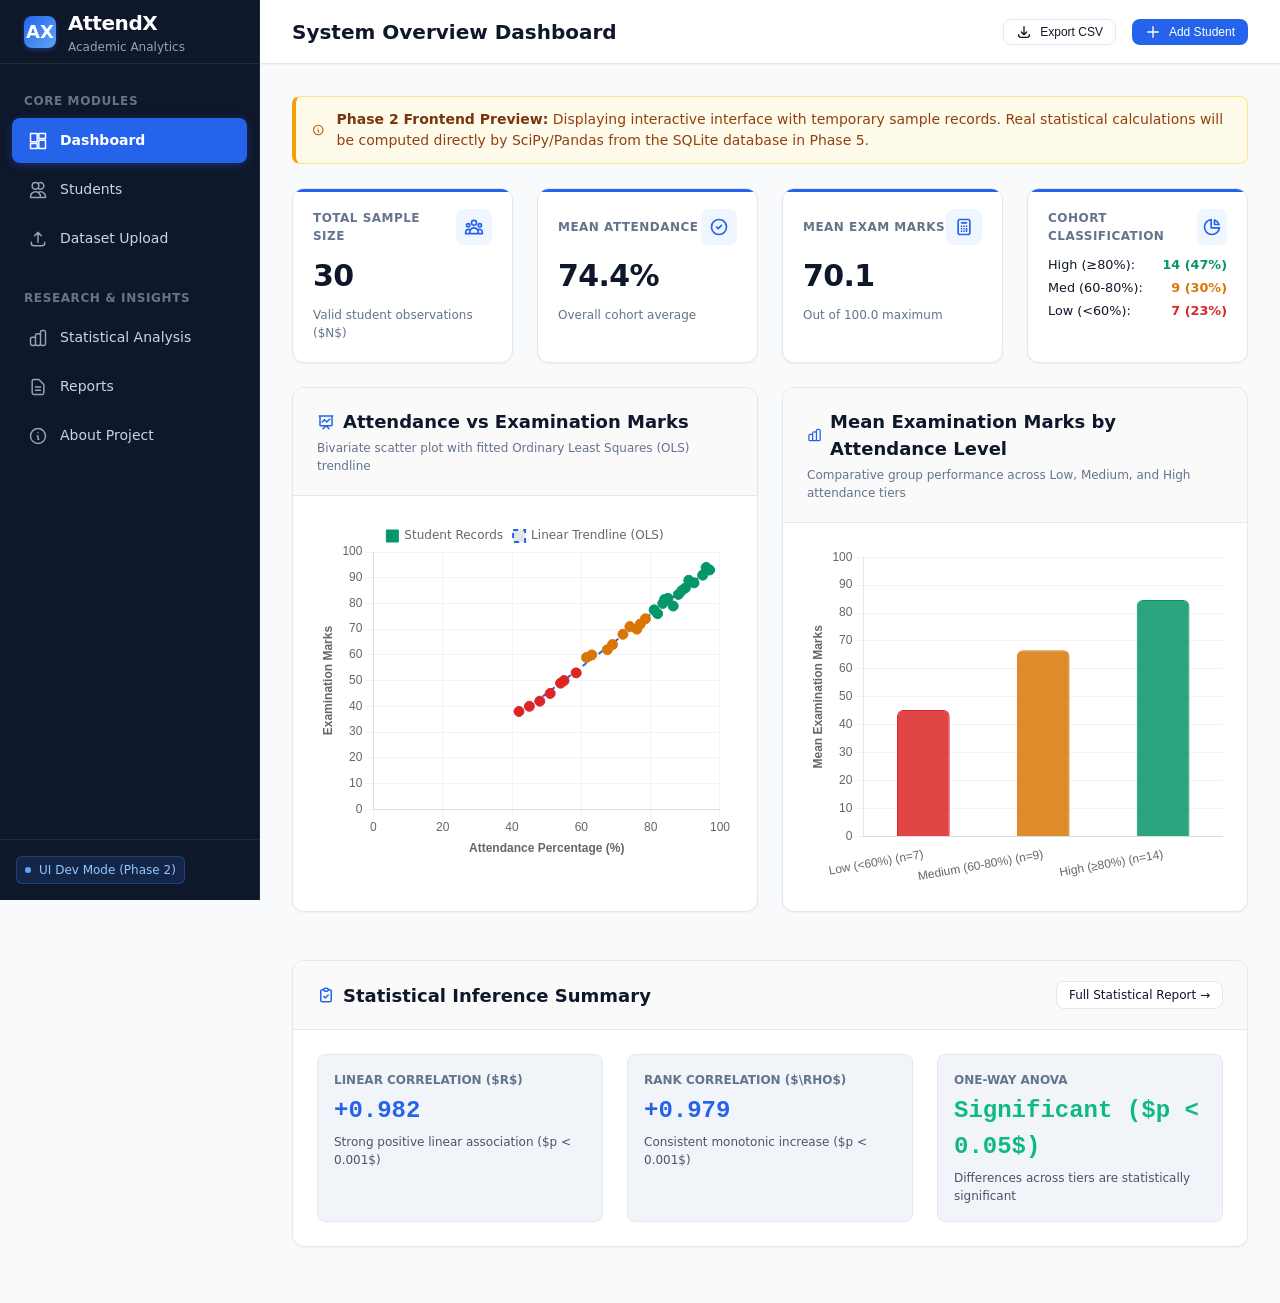
==== templates/index.html @ b96dc117 "Phase 1-2 Completed" ====
<!DOCTYPE html>
<html lang="en">
<head>
  <meta charset="UTF-8">
  <meta name="viewport" content="width=device-width, initial-scale=1.0">
  <title>AttendX - Student Attendance vs Academic Performance Analysis System</title>
  <meta name="description" content="Academic analytics dashboard investigating student attendance correlation and statistical significance with examination marks.">
  
  <!-- CSS Stylesheets -->
  <link rel="stylesheet" href="/static/css/variables.css">
  <link rel="stylesheet" href="/static/css/layout.css">
  <link rel="stylesheet" href="/static/css/components.css">
  
  <!-- Local Offline-Ready Chart.js Bundle -->
  <script src="/static/vendor/chart.umd.min.js"></script>
</head>
<body>

<div class="app-container">
  
  <!-- Mobile Sidebar Backdrop -->
  <div id="sidebar-backdrop" class="sidebar-backdrop"></div>

  <!-- =========================================================================
       Sidebar Navigation
       ========================================================================= -->
  <aside id="sidebar" class="sidebar" aria-label="Main Navigation">
    <div class="sidebar-header">
      <div class="sidebar-logo-icon">AX</div>
      <div>
        <span class="sidebar-brand">AttendX</span>
        <span class="sidebar-subtitle">Academic Analytics</span>
      </div>
    </div>

    <nav class="sidebar-nav">
      <div class="nav-label">Core Modules</div>
      <ul class="nav-menu">
        <li>
          <a href="#dashboard" class="nav-link active" data-tab="dashboard" data-title="System Overview Dashboard">
            <svg fill="none" viewBox="0 0 24 24" stroke="currentColor">
              <path stroke-linecap="round" stroke-linejoin="round" d="M3 13h8V3H3v10zm0 8h8v-6H3v6zm10 0h8V11h-8v10zm0-18v6h8V3h-8z"/>
            </svg>
            <span>Dashboard</span>
          </a>
        </li>
        <li>
          <a href="#students" class="nav-link" data-tab="students" data-title="Student Records Management">
            <svg fill="none" viewBox="0 0 24 24" stroke="currentColor">
              <path stroke-linecap="round" stroke-linejoin="round" d="M12 4.354a4 4 0 110 5.292M15 21H3v-1a6 6 0 0112 0v1zm0 0h6v-1a6 6 0 00-9-5.197M13 7a4 4 0 11-8 0 4 4 0 018 0z"/>
            </svg>
            <span>Students</span>
          </a>
        </li>
        <li>
          <a href="#upload" class="nav-link" data-tab="upload" data-title="Dataset Import & Validation">
            <svg fill="none" viewBox="0 0 24 24" stroke="currentColor">
              <path stroke-linecap="round" stroke-linejoin="round" d="M4 16v1a3 3 0 003 3h10a3 3 0 003-3v-1m-4-8l-4-4m0 0L8 8m4-4v12"/>
            </svg>
            <span>Dataset Upload</span>
          </a>
        </li>
      </ul>

      <div class="nav-label" style="margin-top: 1rem;">Research & Insights</div>
      <ul class="nav-menu">
        <li>
          <a href="#analysis" class="nav-link" data-tab="analysis" data-title="Statistical Analysis & Hypothesis Testing">
            <svg fill="none" viewBox="0 0 24 24" stroke="currentColor">
              <path stroke-linecap="round" stroke-linejoin="round" d="M9 19v-6a2 2 0 00-2-2H5a2 2 0 00-2 2v6a2 2 0 002 2h2a2 2 0 002-2zm0 0V9a2 2 0 012-2h2a2 2 0 012 2v10m-6 0a2 2 0 002 2h2a2 2 0 002-2m0 0V5a2 2 0 012-2h2a2 2 0 012 2v14a2 2 0 01-2 2h-2a2 2 0 01-2-2z"/>
            </svg>
            <span>Statistical Analysis</span>
          </a>
        </li>
        <li>
          <a href="#reports" class="nav-link" data-tab="reports" data-title="Academic Export & Reports">
            <svg fill="none" viewBox="0 0 24 24" stroke="currentColor">
              <path stroke-linecap="round" stroke-linejoin="round" d="M9 12h6m-6 4h6m2 5H7a2 2 0 01-2-2V5a2 2 0 012-2h5.586a1 1 0 01.707.293l5.414 5.414a1 1 0 01.293.707V19a2 2 0 01-2 2z"/>
            </svg>
            <span>Reports</span>
          </a>
        </li>
        <li>
          <a href="#about" class="nav-link" data-tab="about" data-title="About Research & Methodology">
            <svg fill="none" viewBox="0 0 24 24" stroke="currentColor">
              <path stroke-linecap="round" stroke-linejoin="round" d="M13 16h-1v-4h-1m1-4h.01M21 12a9 9 0 11-18 0 9 9 0 0118 0z"/>
            </svg>
            <span>About Project</span>
          </a>
        </li>
      </ul>
    </nav>

    <div class="sidebar-footer">
      <div class="badge-mode">
        <span class="status-dot"></span>
        <span>UI Dev Mode (Phase 2)</span>
      </div>
    </div>
  </aside>

  <!-- =========================================================================
       Main Content Area
       ========================================================================= -->
  <div class="main-wrapper">
    
    <!-- Topbar -->
    <header class="topbar">
      <div class="topbar-left">
        <button id="menu-toggle-btn" class="menu-toggle-btn" aria-label="Toggle navigation menu">
          <svg style="width:20px; height:20px;" fill="none" viewBox="0 0 24 24" stroke="currentColor">
            <path stroke-linecap="round" stroke-linejoin="round" stroke-width="2" d="M4 6h16M4 12h16M4 18h16"/>
          </svg>
        </button>
        <h1 id="current-page-title" class="page-title">Dashboard</h1>
      </div>

      <div class="topbar-right">
        <button class="btn btn-secondary btn-sm" onclick="App.exportStudentsCSV()">
          <svg fill="none" viewBox="0 0 24 24" stroke="currentColor"><path stroke-linecap="round" stroke-linejoin="round" stroke-width="2" d="M4 16v1a3 3 0 003 3h10a3 3 0 003-3v-1m-4-4l-4 4m0 0l-4-4m4 4V4"/></svg>
          <span>Export CSV</span>
        </button>
        <button class="btn btn-primary btn-sm" onclick="App.openAddStudentModal()">
          <svg fill="none" viewBox="0 0 24 24" stroke="currentColor"><path stroke-linecap="round" stroke-linejoin="round" stroke-width="2" d="M12 4v16m8-8H4"/></svg>
          <span>Add Student</span>
        </button>
      </div>
    </header>

    <!-- Main Content Container -->
    <main class="content-area">

      <!-- =====================================================================
           SECTION 1: DASHBOARD
           ===================================================================== -->
      <section id="section-dashboard" class="tab-section active">
        
        <!-- Preview Mode Banner -->
        <div class="preview-banner">
          <div class="preview-banner-text">
            <svg style="width:20px; height:20px; color:#b45309;" fill="none" viewBox="0 0 24 24" stroke="currentColor">
              <path stroke-linecap="round" stroke-linejoin="round" stroke-width="2" d="M13 16h-1v-4h-1m1-4h.01M21 12a9 9 0 11-18 0 9 9 0 0118 0z"/>
            </svg>
            <span><strong>Phase 2 Frontend Preview:</strong> Displaying interactive interface with temporary sample records. Real statistical calculations will be computed directly by SciPy/Pandas from the SQLite database in Phase 5.</span>
          </div>
        </div>

        <!-- Metric Stat Cards -->
        <div class="grid-4" style="margin-bottom: var(--spacing-6);">
          
          <div class="stat-card">
            <div class="stat-card-header">
              <span class="stat-card-label">Total Sample Size</span>
              <div class="stat-card-icon">
                <svg style="width:20px; height:20px;" fill="none" viewBox="0 0 24 24" stroke="currentColor"><path stroke-linecap="round" stroke-linejoin="round" stroke-width="2" d="M17 20h5v-2a3 3 0 00-5.356-1.857M17 20H7m10 0v-2c0-.656-.126-1.283-.356-1.857M7 20H2v-2a3 3 0 015.356-1.857M7 20v-2c0-.656.126-1.283.356-1.857m0 0a5.002 5.002 0 019.288 0M15 7a3 3 0 11-6 0 3 3 0 016 0zm6 3a2 2 0 11-4 0 2 2 0 014 0zM7 10a2 2 0 11-4 0 2 2 0 014 0z"/></svg>
              </div>
            </div>
            <div id="stat-total-students" class="stat-card-value">30</div>
            <div class="stat-card-meta"><span>Valid student observations ($N$)</span></div>
          </div>

          <div class="stat-card">
            <div class="stat-card-header">
              <span class="stat-card-label">Mean Attendance</span>
              <div class="stat-card-icon">
                <svg style="width:20px; height:20px;" fill="none" viewBox="0 0 24 24" stroke="currentColor"><path stroke-linecap="round" stroke-linejoin="round" stroke-width="2" d="M9 12l2 2 4-4m6 2a9 9 0 11-18 0 9 9 0 0118 0z"/></svg>
              </div>
            </div>
            <div id="stat-avg-attendance" class="stat-card-value">74.5%</div>
            <div class="stat-card-meta"><span>Overall cohort average</span></div>
          </div>

          <div class="stat-card">
            <div class="stat-card-header">
              <span class="stat-card-label">Mean Exam Marks</span>
              <div class="stat-card-icon">
                <svg style="width:20px; height:20px;" fill="none" viewBox="0 0 24 24" stroke="currentColor"><path stroke-linecap="round" stroke-linejoin="round" stroke-width="2" d="M9 7h6m0 10v-3m-3 3h.01M9 17h.01M9 14h.01M12 14h.01M15 11h.01M12 11h.01M9 11h.01M7 21h10a2 2 0 002-2V5a2 2 0 00-2-2H7a2 2 0 00-2 2v14a2 2 0 002 2z"/></svg>
              </div>
            </div>
            <div id="stat-avg-marks" class="stat-card-value">70.2</div>
            <div class="stat-card-meta"><span>Out of 100.0 maximum</span></div>
          </div>

          <div class="stat-card">
            <div class="stat-card-header">
              <span class="stat-card-label">Cohort Classification</span>
              <div class="stat-card-icon">
                <svg style="width:20px; height:20px;" fill="none" viewBox="0 0 24 24" stroke="currentColor"><path stroke-linecap="round" stroke-linejoin="round" stroke-width="2" d="M11 3.055A9.001 9.001 0 1020.945 13H11V3.055z"/><path stroke-linecap="round" stroke-linejoin="round" stroke-width="2" d="M20.488 9H15V3.512A9.025 9.025 0 0120.488 9z"/></svg>
              </div>
            </div>
            <div style="display:flex; flex-direction:column; gap:4px; margin-top:2px;">
              <div style="font-size:0.8rem; display:flex; justify-content:space-between;">
                <span>High (≥80%):</span> <strong id="stat-group-high" style="color:var(--group-high);">14 (47%)</strong>
              </div>
              <div style="font-size:0.8rem; display:flex; justify-content:space-between;">
                <span>Med (60-80%):</span> <strong id="stat-group-medium" style="color:var(--group-med);">10 (33%)</strong>
              </div>
              <div style="font-size:0.8rem; display:flex; justify-content:space-between;">
                <span>Low (&lt;60%):</span> <strong id="stat-group-low" style="color:var(--group-low);">6 (20%)</strong>
              </div>
            </div>
          </div>

        </div>

        <!-- Charts Grid -->
        <div class="grid-2" style="margin-bottom: var(--spacing-6);">
          
          <!-- Scatter Plot -->
          <div class="card">
            <div class="card-header">
              <div>
                <h3 class="card-title">
                  <svg style="width:18px; height:18px; color:var(--color-primary);" fill="none" viewBox="0 0 24 24" stroke="currentColor"><path stroke-linecap="round" stroke-linejoin="round" stroke-width="2" d="M7 12l3-3 3 3 4-4M8 21l4-4 4 4M3 4h18M4 4h16v12a1 1 0 01-1 1H5a1 1 0 01-1-1V4z"/></svg>
                  <span>Attendance vs Examination Marks</span>
                </h3>
                <p class="card-description">Bivariate scatter plot with fitted Ordinary Least Squares (OLS) trendline</p>
              </div>
            </div>
            <div class="card-body">
              <div class="chart-container">
                <canvas id="chart-scatter"></canvas>
              </div>
            </div>
          </div>

          <!-- Group Comparison Bar Chart -->
          <div class="card">
            <div class="card-header">
              <div>
                <h3 class="card-title">
                  <svg style="width:18px; height:18px; color:var(--color-primary);" fill="none" viewBox="0 0 24 24" stroke="currentColor"><path stroke-linecap="round" stroke-linejoin="round" stroke-width="2" d="M9 19v-6a2 2 0 00-2-2H5a2 2 0 00-2 2v6a2 2 0 002 2h2a2 2 0 002-2zm0 0V9a2 2 0 012-2h2a2 2 0 012 2v10m-6 0a2 2 0 002 2h2a2 2 0 002-2m0 0V5a2 2 0 012-2h2a2 2 0 012 2v14a2 2 0 01-2 2h-2a2 2 0 01-2-2z"/></svg>
                  <span>Mean Examination Marks by Attendance Level</span>
                </h3>
                <p class="card-description">Comparative group performance across Low, Medium, and High attendance tiers</p>
              </div>
            </div>
            <div class="card-body">
              <div class="chart-container">
                <canvas id="chart-groups"></canvas>
              </div>
            </div>
          </div>

        </div>

        <!-- Summary of Statistical Analysis Card -->
        <div class="card">
          <div class="card-header">
            <h3 class="card-title">
              <svg style="width:18px; height:18px; color:var(--color-primary);" fill="none" viewBox="0 0 24 24" stroke="currentColor"><path stroke-linecap="round" stroke-linejoin="round" stroke-width="2" d="M9 5H7a2 2 0 00-2 2v12a2 2 0 002 2h10a2 2 0 002-2V7a2 2 0 00-2-2h-2M9 5a2 2 0 002 2h2a2 2 0 002-2M9 5a2 2 0 012-2h2a2 2 0 012 2m-6 9l2 2 4-4"/></svg>
              <span>Statistical Inference Summary</span>
            </h3>
            <a href="#analysis" class="btn btn-secondary btn-sm" onclick="document.querySelector('[data-tab=analysis]').click()">Full Statistical Report &rarr;</a>
          </div>
          <div class="card-body">
            <div class="grid-3">
              <div class="stat-highlight-box">
                <span class="stat-highlight-title">Linear Correlation ($r$)</span>
                <span class="stat-highlight-val" style="color:var(--color-primary);">+0.982</span>
                <span class="stat-highlight-sub">Strong positive linear association ($p &lt; 0.001$)</span>
              </div>
              <div class="stat-highlight-box">
                <span class="stat-highlight-title">Rank Correlation ($\rho$)</span>
                <span class="stat-highlight-val" style="color:var(--color-primary);">+0.979</span>
                <span class="stat-highlight-sub">Consistent monotonic increase ($p &lt; 0.001$)</span>
              </div>
              <div class="stat-highlight-box">
                <span class="stat-highlight-title">One-Way ANOVA</span>
                <span class="stat-highlight-val" style="color:var(--status-success);">Significant ($p &lt; 0.05$)</span>
                <span class="stat-highlight-sub">Differences across tiers are statistically significant</span>
              </div>
            </div>
          </div>
        </div>

      </section>


      <!-- =====================================================================
           SECTION 2: STUDENT MANAGEMENT
           ===================================================================== -->
      <section id="section-students" class="tab-section">
        
        <div class="card">
          <div class="card-header">
            <div>
              <h3 class="card-title">Student Records Management</h3>
              <p class="card-description">View, search, filter, add, edit, or delete individual academic student observations.</p>
            </div>
            <div style="display:flex; align-items:center; gap:0.75rem;">
              <span id="students-count-badge" class="badge badge-primary">30 Records</span>
              <button class="btn btn-primary btn-sm" onclick="App.openAddStudentModal()">+ Add Student</button>
            </div>
          </div>

          <div class="card-body">
            
            <!-- Toolbar: Search, Filter, Sort -->
            <div class="toolbar">
              <div class="toolbar-search">
                <svg fill="none" viewBox="0 0 24 24" stroke="currentColor"><path stroke-linecap="round" stroke-linejoin="round" stroke-width="2" d="M21 21l-6-6m2-5a7 7 0 11-14 0 7 7 0 0114 0z"/></svg>
                <input id="student-search-input" type="text" class="form-control" placeholder="Search by name or roll number..." aria-label="Search students">
              </div>

              <div class="toolbar-filters">
                <select id="student-group-filter" class="form-control" style="width: 170px;" aria-label="Filter by Attendance Group">
                  <option value="all">All Attendance Groups</option>
                  <option value="high">High (≥80%)</option>
                  <option value="medium">Medium (60-80%)</option>
                  <option value="low">Low (&lt;60%)</option>
                </select>

                <select id="student-sort-select" class="form-control" style="width: 160px;" aria-label="Sort records">
                  <option value="roll_number-asc">Roll No (Asc)</option>
                  <option value="roll_number-desc">Roll No (Desc)</option>
                  <option value="name-asc">Name (A-Z)</option>
                  <option value="attendance_percentage-desc">Attendance (High &rarr; Low)</option>
                  <option value="attendance_percentage-asc">Attendance (Low &rarr; High)</option>
                  <option value="marks-desc">Marks (High &rarr; Low)</option>
                  <option value="marks-asc">Marks (Low &rarr; High)</option>
                </select>
              </div>
            </div>

            <!-- Student Table -->
            <div class="table-responsive">
              <table class="data-table" aria-label="Student records data table">
                <thead>
                  <tr>
                    <th>Roll Number</th>
                    <th>Student Name</th>
                    <th>Attendance %</th>
                    <th>Exam Marks</th>
                    <th>Classification</th>
                    <th>Actions</th>
                  </tr>
                </thead>
                <tbody id="students-table-body">
                  <!-- Populated dynamically via App.renderStudentTable() -->
                </tbody>
              </table>
            </div>

            <!-- Pagination Toolbar -->
            <div style="display:flex; align-items:center; justify-content:space-between; margin-top:1.25rem;">
              <span id="pagination-info" style="font-size:var(--font-size-xs); color:var(--text-muted);">Page 1 of 4</span>
              <div style="display:flex; gap:0.5rem;">
                <button id="prev-page-btn" class="btn btn-secondary btn-sm" disabled>&larr; Previous</button>
                <button id="next-page-btn" class="btn btn-secondary btn-sm">Next &rarr;</button>
              </div>
            </div>

          </div>
        </div>

      </section>


      <!-- =====================================================================
           SECTION 3: DATASET UPLOAD
           ===================================================================== -->
      <section id="section-upload" class="tab-section">
        
        <div class="grid-2">
          
          <!-- Upload Area Card -->
          <div class="card">
            <div class="card-header">
              <h3 class="card-title">Import Student Dataset (CSV)</h3>
            </div>
            <div class="card-body">
              
              <div id="upload-dropzone" class="upload-dropzone">
                <input type="file" id="csv-file-input" accept=".csv" style="display:none;" aria-label="Choose CSV file">
                <svg class="dropzone-icon" fill="none" viewBox="0 0 24 24" stroke="currentColor">
                  <path stroke-linecap="round" stroke-linejoin="round" stroke-width="1.5" d="M7 16a4 4 0 01-.88-7.903A5 5 0 1115.9 6L16 6a5 5 0 011 9.9M15 13l-3-3m0 0l-3 3m3-3v12"/>
                </svg>
                <h4 class="dropzone-title">Click to upload or drag &amp; drop CSV file</h4>
                <p class="dropzone-subtitle">Supported format: Standard comma-separated (.csv) &bull; Maximum file size: 2 MB</p>
                <button type="button" class="btn btn-primary btn-sm">Select CSV File</button>
              </div>

              <!-- Required Columns Specification -->
              <div style="margin-top: var(--spacing-6);">
                <h4 style="font-size: var(--font-size-sm); font-weight: 600; margin-bottom: var(--spacing-2);">Required CSV Structure</h4>
                <div class="table-responsive">
                  <table class="data-table" style="font-size: 0.8rem;">
                    <thead>
                      <tr>
                        <th>Column Header</th>
                        <th>Type</th>
                        <th>Valid Range</th>
                        <th>Example</th>
                      </tr>
                    </thead>
                    <tbody>
                      <tr>
                        <td><code>roll_number</code></td>
                        <td>String</td>
                        <td>Unique alphanumeric</td>
                        <td><code>CS2026-042</code></td>
                      </tr>
                      <tr>
                        <td><code>name</code></td>
                        <td>String</td>
                        <td>Non-empty text</td>
                        <td><code>Pooja Sharma</code></td>
                      </tr>
                      <tr>
                        <td><code>attendance_percentage</code></td>
                        <td>Float</td>
                        <td>0.0 to 100.0</td>
                        <td><code>84.5</code></td>
                      </tr>
                      <tr>
                        <td><code>marks</code></td>
                        <td>Float</td>
                        <td>0.0 to 100.0</td>
                        <td><code>79.0</code></td>
                      </tr>
                    </tbody>
                  </table>
                </div>
              </div>

            </div>
          </div>

          <!-- Upload Status & Feedback Card -->
          <div class="card">
            <div class="card-header">
              <h3 class="card-title">Validation Guidelines &amp; Status</h3>
            </div>
            <div class="card-body">
              
              <div id="upload-status-card" style="display:none; margin-bottom: var(--spacing-6);">
                <h4 style="font-size:var(--font-size-sm); font-weight:600; margin-bottom:var(--spacing-3);">Last Import Result</h4>
                <div id="upload-summary-stats" class="grid-3" style="gap:var(--spacing-3); margin-bottom:var(--spacing-4);">
                  <!-- Populated on file import -->
                </div>
                
                <div id="upload-rejections-container" style="display:none;">
                  <h5 style="font-size:var(--font-size-xs); font-weight:600; color:var(--status-danger); text-transform:uppercase; margin-bottom:var(--spacing-2);">Rejected Rows Log</h5>
                  <div class="table-responsive" style="max-height: 200px; overflow-y:auto;">
                    <table class="data-table" style="font-size:0.75rem;">
                      <thead>
                        <tr>
                          <th>Row</th>
                          <th>Roll No</th>
                          <th>Validation Issue</th>
                        </tr>
                      </thead>
                      <tbody id="upload-rejections-body"></tbody>
                    </table>
                  </div>
                </div>
              </div>

              <!-- Integrity Guarantee Rules -->
              <h4 style="font-size:var(--font-size-sm); font-weight:600; margin-bottom:var(--spacing-2);">Validation &amp; Integrity Enforcement</h4>
              <ul style="font-size:var(--font-size-sm); color:var(--text-secondary); padding-left:1.25rem; display:flex; flex-direction:column; gap:0.5rem;">
                <li><strong>Strict Type Coercion:</strong> Values for attendance and marks are converted to floating-point numbers. Non-numeric entries are quarantined.</li>
                <li><strong>Range Checking:</strong> Attendance must satisfy $0 \le x \le 100$ and marks must satisfy $0 \le y \le 100$. Out-of-bounds rows are rejected.</li>
                <li><strong>Deduplication:</strong> Duplicate roll numbers already registered in the system will not overwrite existing student data.</li>
                <li><strong>Non-Destructive Parsing:</strong> Malformed rows are explicitly rejected with line numbers, while all valid rows are safely committed.</li>
              </ul>

            </div>
          </div>

        </div>

      </section>


      <!-- =====================================================================
           SECTION 4: STATISTICAL ANALYSIS
           ===================================================================== -->
      <section id="section-analysis" class="tab-section">
        
        <!-- Research Hypotheses Banner -->
        <div class="card">
          <div class="card-header">
            <h3 class="card-title">Research Hypotheses Formulation</h3>
          </div>
          <div class="card-body">
            <div class="grid-2">
              <div class="hypothesis-box">
                <div class="hypothesis-title">Research Question 1: Association</div>
                <p style="font-size:var(--font-size-sm); color:var(--text-secondary); margin-bottom:0.25rem;">
                  <strong>$H_0$:</strong> The population linear correlation between attendance and examination marks is zero ($\rho = 0$).<br>
                  <strong>$H_1$:</strong> The population linear correlation between attendance and examination marks is nonzero ($\rho \ne 0$).
                </p>
                <span class="badge badge-high" style="margin-top:0.5rem;">Two-Sided Test (&alpha; = 0.05)</span>
              </div>

              <div class="hypothesis-box">
                <div class="hypothesis-title">Research Question 2: Group Differences</div>
                <p style="font-size:var(--font-size-sm); color:var(--text-secondary); margin-bottom:0.25rem;">
                  <strong>$H_0$:</strong> Population mean marks are equal across all attendance tiers ($\mu_{\text{Low}} = \mu_{\text{Med}} = \mu_{\text{High}}$).<br>
                  <strong>$H_1$:</strong> At least one attendance group exhibits a statistically distinct mean examination mark.
                </p>
                <span class="badge badge-high" style="margin-top:0.5rem;">One-Way ANOVA / Welch's Test</span>
              </div>
            </div>
          </div>
        </div>

        <!-- Correlation Results Panel -->
        <div class="grid-2" style="margin-bottom: var(--spacing-6);">
          
          <div class="card">
            <div class="card-header">
              <h3 class="card-title">Pearson Correlation Coefficient ($r$)</h3>
              <span class="badge badge-primary">Parametric</span>
            </div>
            <div class="card-body">
              <div class="grid-2" style="margin-bottom:var(--spacing-4);">
                <div class="stat-highlight-box">
                  <span class="stat-highlight-title">Correlation ($r$)</span>
                  <span id="stats-pearson-r" class="stat-highlight-val" style="color:var(--color-primary);">+0.982</span>
                  <span class="stat-highlight-sub">Strength: Very Strong Positive</span>
                </div>
                <div class="stat-highlight-box">
                  <span class="stat-highlight-title">Two-Sided P-Value</span>
                  <span id="stats-pearson-p" class="stat-highlight-val" style="color:var(--status-success);">p &lt; 0.001</span>
                  <span class="stat-highlight-sub">Statistically Significant ($\alpha=0.05$)</span>
                </div>
              </div>
              <div style="font-size:var(--font-size-xs); color:var(--text-secondary); background:var(--bg-surface-alt); padding:var(--spacing-3); border-radius:var(--radius-md);">
                <div><strong>95% Confidence Interval:</strong> <span id="stats-pearson-ci">[+0.962, +0.991]</span></div>
                <div style="margin-top:4px;"><strong>Interpretation:</strong> Evaluates linear association between attendance percentage and exam marks. Because $p < 0.05$, we reject $H_0$.</div>
              </div>
            </div>
          </div>

          <div class="card">
            <div class="card-header">
              <h3 class="card-title">Spearman Rank Correlation ($\rho$)</h3>
              <span class="badge badge-neutral">Non-Parametric</span>
            </div>
            <div class="card-body">
              <div class="grid-2" style="margin-bottom:var(--spacing-4);">
                <div class="stat-highlight-box">
                  <span class="stat-highlight-title">Rank Correlation ($\rho$)</span>
                  <span class="stat-highlight-val" style="color:var(--color-primary);">+0.979</span>
                  <span class="stat-highlight-sub">Monotonic Relationship</span>
                </div>
                <div class="stat-highlight-box">
                  <span class="stat-highlight-title">P-Value</span>
                  <span class="stat-highlight-val" style="color:var(--status-success);">p &lt; 0.001</span>
                  <span class="stat-highlight-sub">Statistically Significant</span>
                </div>
              </div>
              <div style="font-size:var(--font-size-xs); color:var(--text-secondary); background:var(--bg-surface-alt); padding:var(--spacing-3); border-radius:var(--radius-md);">
                <div><strong>Evaluation Scope:</strong> Rank-order monotonic relationship (robust against non-normality and potential outliers).</div>
                <div style="margin-top:4px;"><strong>Sample Size ($N$):</strong> <span id="stats-sample-n">30</span> observations</div>
              </div>
            </div>
          </div>

        </div>

        <!-- Attendance Group Statistics Table -->
        <div class="card">
          <div class="card-header">
            <div>
              <h3 class="card-title">Attendance Tier Descriptive Breakdown</h3>
              <p class="card-description">Summary statistics of examination marks grouped by project-defined attendance levels</p>
            </div>
          </div>
          <div class="card-body">
            <div class="table-responsive">
              <table class="data-table">
                <thead>
                  <tr>
                    <th>Attendance Group</th>
                    <th>Count ($n$)</th>
                    <th>Mean Marks</th>
                    <th>Median Marks</th>
                    <th>Std Dev ($\sigma$)</th>
                    <th>Min &ndash; Max</th>
                  </tr>
                </thead>
                <tbody id="stats-group-table-body">
                  <!-- Populated by App.updateStatisticalAnalysis() -->
                </tbody>
              </table>
            </div>
          </div>
        </div>

        <!-- Academic Integrity & Limitations Notice -->
        <div class="card" style="border-left: 4px solid var(--color-primary);">
          <div class="card-body">
            <h4 style="font-size:var(--font-size-sm); font-weight:600; margin-bottom:0.5rem;">Methodological Clarification &amp; Causality Boundaries</h4>
            <p style="font-size:var(--font-size-sm); color:var(--text-secondary); line-height:1.6;">
              <strong>Association vs. Causation:</strong> A statistically significant correlation or ANOVA result demonstrates an empirical association, but does <em>not</em> establish that higher attendance directly causes improved examination marks. Confounding factors—such as prior subject preparation, study hours, socioeconomic factors, and classroom engagement—also influence performance.
            </p>
          </div>
        </div>

      </section>


      <!-- =====================================================================
           SECTION 5: REPORTS
           ===================================================================== -->
      <section id="section-reports" class="tab-section">
        
        <div class="card">
          <div class="card-header">
            <div>
              <h3 class="card-title">Academic Reports &amp; Data Export</h3>
              <p class="card-description">Download raw dataset records and statistical summaries for evaluation and publication.</p>
            </div>
          </div>
          <div class="card-body">
            <div class="grid-2">
              
              <!-- CSV Dataset Export -->
              <div class="card" style="margin-bottom:0;">
                <div class="card-body">
                  <div style="display:flex; align-items:center; gap:var(--spacing-3); margin-bottom:var(--spacing-3);">
                    <div class="stat-card-icon" style="background-color:#ecfdf5; color:var(--status-success);">
                      <svg style="width:20px; height:20px;" fill="none" viewBox="0 0 24 24" stroke="currentColor"><path stroke-linecap="round" stroke-linejoin="round" stroke-width="2" d="M12 10v6m0 0l-3-3m3 3l3-3m2 8H7a2 2 0 01-2-2V5a2 2 0 012-2h5.586a1 1 0 01.707.293l5.414 5.414a1 1 0 01.293.707V19a2 2 0 01-2 2z"/></svg>
                    </div>
                    <div>
                      <h4 style="font-size:var(--font-size-sm); font-weight:600;">Student Dataset (CSV)</h4>
                      <p style="font-size:var(--font-size-xs); color:var(--text-muted);">Comma-separated values with complete student observations</p>
                    </div>
                  </div>
                  <p style="font-size:var(--font-size-xs); color:var(--text-secondary); margin-bottom:var(--spacing-4);">
                    Contains: <code>id</code>, <code>roll_number</code>, <code>name</code>, <code>attendance_percentage</code>, <code>marks</code>.
                  </p>
                  <button id="export-report-csv-btn" class="btn btn-primary btn-sm">Download Dataset CSV</button>
                </div>
              </div>

              <!-- PDF Report (Reserved Space) -->
              <div class="card" style="margin-bottom:0; opacity:0.85;">
                <div class="card-body">
                  <div style="display:flex; align-items:center; gap:var(--spacing-3); margin-bottom:var(--spacing-3);">
                    <div class="stat-card-icon" style="background-color:#eff6ff; color:var(--color-primary);">
                      <svg style="width:20px; height:20px;" fill="none" viewBox="0 0 24 24" stroke="currentColor"><path stroke-linecap="round" stroke-linejoin="round" stroke-width="2" d="M7 21h10a2 2 0 002-2V9.414a1 1 0 00-.293-.707l-5.414-5.414A1 1 0 0012.586 3H7a2 2 0 00-2 2v14a2 2 0 002 2z"/></svg>
                    </div>
                    <div>
                      <h4 style="font-size:var(--font-size-sm); font-weight:600;">Formal Academic Report (PDF)</h4>
                      <p style="font-size:var(--font-size-xs); color:var(--text-muted);">Publication-ready document containing charts, ANOVA tables, and citations</p>
                    </div>
                  </div>
                  <p style="font-size:var(--font-size-xs); color:var(--text-secondary); margin-bottom:var(--spacing-4);">
                    <span class="badge badge-neutral">Phase 7 Feature Reservation</span> &bull; You can also use your browser's Print feature (Ctrl+P / Cmd+P) for a print-optimized layout.
                  </p>
                  <button class="btn btn-secondary btn-sm" onclick="window.print()">Print Dashboard (Ctrl+P)</button>
                </div>
              </div>

            </div>
          </div>
        </div>

      </section>


      <!-- =====================================================================
           SECTION 6: ABOUT PROJECT
           ===================================================================== -->
      <section id="section-about" class="tab-section">
        
        <div class="card">
          <div class="card-header">
            <div>
              <h3 class="card-title">Project Overview &amp; Research Methodology</h3>
              <p class="card-description">Academic framework, problem statement, and mathematical testing procedures</p>
            </div>
          </div>
          <div class="card-body">
            
            <h4 style="font-size:var(--font-size-md); font-weight:600; margin-bottom:0.5rem; color:var(--color-primary);">Project Objective</h4>
            <p style="font-size:var(--font-size-sm); color:var(--text-secondary); line-height:1.6; margin-bottom:var(--spacing-5);">
              The primary aim of the <strong>Student Attendance vs Academic Performance Analysis System (AttendX)</strong> is to empirically evaluate whether student class attendance percentage is significantly correlated with examination performance, and whether students belonging to distinct attendance tiers (Low, Medium, High) exhibit statistically significant variances in their examination marks.
            </p>

            <div class="grid-2" style="margin-bottom:var(--spacing-6);">
              <div class="stat-highlight-box">
                <span class="stat-highlight-title">Hypothesis 1: Linear Association</span>
                <p style="font-size:var(--font-size-xs); color:var(--text-secondary); margin-top:4px;">
                  Investigated via Pearson's product-moment correlation coefficient ($r$) and Spearman's rank correlation ($\rho$). Evaluated at significance level $\alpha = 0.05$.
                </p>
              </div>
              <div class="stat-highlight-box">
                <span class="stat-highlight-title">Hypothesis 2: Multi-Group Variance</span>
                <p style="font-size:var(--font-size-xs); color:var(--text-secondary); margin-top:4px;">
                  Investigated using One-Way Analysis of Variance (ANOVA). If homogeneity of variance is violated (tested via Levene's test), Welch's ANOVA is applied followed by Games-Howell post-hoc testing.
                </p>
              </div>
            </div>

            <h4 style="font-size:var(--font-size-md); font-weight:600; margin-bottom:0.5rem; color:var(--color-primary);">Technology Stack</h4>
            <div class="grid-3">
              <div style="border:1px solid var(--border-color); border-radius:var(--radius-md); padding:var(--spacing-3);">
                <strong>Frontend:</strong>
                <div style="font-size:var(--font-size-xs); color:var(--text-secondary); margin-top:4px;">HTML5, CSS3, Vanilla JavaScript (ES6+), Chart.js (offline UMD bundle)</div>
              </div>
              <div style="border:1px solid var(--border-color); border-radius:var(--radius-md); padding:var(--spacing-3);">
                <strong>Backend &amp; DB:</strong>
                <div style="font-size:var(--font-size-xs); color:var(--text-secondary); margin-top:4px;">Python 3, Flask REST API, SQLite3 with parameterized queries and constraints</div>
              </div>
              <div style="border:1px solid var(--border-color); border-radius:var(--radius-md); padding:var(--spacing-3);">
                <strong>Data &amp; Statistics:</strong>
                <div style="font-size:var(--font-size-xs); color:var(--text-secondary); margin-top:4px;">Pandas, NumPy, SciPy (scipy.stats: pearsonr, spearmanr, f_oneway, alexandergovern)</div>
              </div>
            </div>

          </div>
        </div>

      </section>

    </main>
  </div>

</div>


<!-- ===========================================================================
     ACCESSIBLE MODAL: ADD / EDIT STUDENT
     =========================================================================== -->
<div id="student-form-modal" class="modal-overlay" role="dialog" aria-modal="true" aria-labelledby="student-modal-title">
  <div class="modal-dialog">
    <div class="modal-header">
      <h3 id="student-modal-title" class="modal-title">Add New Student</h3>
      <button class="modal-close-btn" data-close-modal aria-label="Close dialog">&times;</button>
    </div>
    <form id="student-form">
      <div class="modal-body">
        <input type="hidden" id="student-id-field">

        <div class="form-group">
          <label for="student-roll-field" class="form-label">Roll Number <span class="required">*</span></label>
          <input type="text" id="student-roll-field" class="form-control" placeholder="e.g. CS2026-031" required autocomplete="off">
          <div class="form-helper">Unique institutional identifier (alphanumeric).</div>
        </div>

        <div class="form-group">
          <label for="student-name-field" class="form-label">Full Name <span class="required">*</span></label>
          <input type="text" id="student-name-field" class="form-control" placeholder="e.g. Priya Sharma" required autocomplete="name">
        </div>

        <div class="grid-2">
          <div class="form-group">
            <label for="student-attendance-field" class="form-label">Attendance (%) <span class="required">*</span></label>
            <input type="number" id="student-attendance-field" class="form-control" min="0" max="100" step="0.1" placeholder="0.0 - 100.0" required>
            <div class="form-helper">Valid range: 0.0 to 100.0%</div>
          </div>

          <div class="form-group">
            <label for="student-marks-field" class="form-label">Exam Marks <span class="required">*</span></label>
            <input type="number" id="student-marks-field" class="form-control" min="0" max="100" step="0.1" placeholder="0.0 - 100.0" required>
            <div class="form-helper">Valid range: 0.0 to 100.0</div>
          </div>
        </div>
      </div>

      <div class="modal-footer">
        <button type="button" class="btn btn-secondary" data-close-modal>Cancel</button>
        <button type="submit" class="btn btn-primary">Save Student</button>
      </div>
    </form>
  </div>
</div>


<!-- ===========================================================================
     ACCESSIBLE MODAL: DELETE CONFIRMATION
     =========================================================================== -->
<div id="delete-confirm-modal" class="modal-overlay" role="dialog" aria-modal="true" aria-labelledby="delete-modal-title">
  <div class="modal-dialog" style="max-width: 440px;">
    <div class="modal-header">
      <h3 id="delete-modal-title" class="modal-title" style="color:var(--status-danger);">Confirm Deletion</h3>
      <button class="modal-close-btn" data-close-modal aria-label="Close dialog">&times;</button>
    </div>
    <div class="modal-body">
      <p style="font-size:var(--font-size-sm); color:var(--text-secondary); line-height:1.5;">
        Are you sure you want to permanently delete the student record for <strong id="delete-student-name"></strong>?
      </p>
      <p style="font-size:var(--font-size-xs); color:var(--status-danger); margin-top:0.5rem;">
        This action cannot be undone.
      </p>
    </div>
    <div class="modal-footer">
      <button type="button" class="btn btn-secondary" data-close-modal>Cancel</button>
      <button id="confirm-delete-btn" type="button" class="btn btn-danger">Delete Record</button>
    </div>
  </div>
</div>

<!-- Scripts -->
<script src="/static/js/ui.js"></script>
<script src="/static/js/charts.js"></script>
<script src="/static/js/app.js"></script>

</body>
</html>
---- static/css/variables.css ----
/* ==========================================================================
   AttendX - Design Tokens & Variables
   Modern, restrained academic styling
   ========================================================================== */

:root {
  /* Brand & Theme Colors */
  --color-primary: #2563eb;         /* Academic Royal Blue */
  --color-primary-hover: #1d4ed8;
  --color-primary-light: #eff6ff;
  --color-primary-subtle: #dbeafe;
  
  --color-secondary: #0f172a;       /* Slate 900 */
  --color-secondary-light: #1e293b; /* Slate 800 */
  
  /* Neutral Surfaces & Backgrounds */
  --bg-page: #f8fafc;              /* Slate 50 */
  --bg-surface: #ffffff;           /* Pure White */
  --bg-surface-alt: #f1f5f9;       /* Slate 100 */
  --bg-sidebar: #0f172a;           /* Deep Academic Navy */
  --bg-sidebar-hover: #1e293b;
  --bg-sidebar-active: #2563eb;
  
  /* Text & Typography */
  --text-main: #0f172a;            /* Slate 900 */
  --text-secondary: #475569;       /* Slate 600 */
  --text-muted: #64748b;           /* Slate 500 */
  --text-light: #94a3b8;           /* Slate 400 */
  --text-inverse: #ffffff;
  
  /* Borders & Dividers */
  --border-color: #e2e8f0;         /* Slate 200 */
  --border-subtle: #f1f5f9;        /* Slate 100 */
  --border-focus: #3b82f6;
  
  /* Academic Attendance Classification Colors */
  --group-high: #059669;           /* Emerald 600 (>= 80%) */
  --group-high-bg: #ecfdf5;
  --group-high-border: #a7f3d0;
  
  --group-med: #d97706;            /* Amber 600 (60% - 79.9%) */
  --group-med-bg: #fffbeb;
  --group-med-border: #fde68a;
  
  --group-low: #dc2626;            /* Rose 600 (< 60%) */
  --group-low-bg: #fef2f2;
  --group-low-border: #fecaca;
  
  /* Functional Status Indicators */
  --status-success: #10b981;
  --status-warning: #f59e0b;
  --status-danger: #ef4444;
  --status-info: #3b82f6;
  
  /* Typography Scale */
  --font-family: system-ui, -apple-system, BlinkMacSystemFont, 'Segoe UI', Roboto, Oxygen, Ubuntu, Cantarell, sans-serif;
  --font-mono: ui-monospace, SFMono-Regular, Menlo, Monaco, Consolas, monospace;
  
  --font-size-xs: 0.75rem;     /* 12px */
  --font-size-sm: 0.875rem;    /* 14px */
  --font-size-base: 1rem;      /* 16px */
  --font-size-md: 1.125rem;    /* 18px */
  --font-size-lg: 1.25rem;     /* 20px */
  --font-size-xl: 1.5rem;      /* 24px */
  --font-size-2xl: 1.875rem;   /* 30px */
  
  /* Spacing Scale */
  --spacing-1: 0.25rem;   /* 4px */
  --spacing-2: 0.5rem;    /* 8px */
  --spacing-3: 0.75rem;   /* 12px */
  --spacing-4: 1rem;      /* 16px */
  --spacing-5: 1.25rem;   /* 20px */
  --spacing-6: 1.5rem;    /* 24px */
  --spacing-8: 2rem;      /* 32px */
  --spacing-10: 2.5rem;   /* 40px */
  
  /* Layout Dimensions */
  --sidebar-width: 260px;
  --topbar-height: 64px;
  
  /* Elevation Shadows */
  --shadow-sm: 0 1px 2px 0 rgb(0 0 0 / 0.05);
  --shadow-md: 0 4px 6px -1px rgb(0 0 0 / 0.1), 0 2px 4px -2px rgb(0 0 0 / 0.1);
  --shadow-lg: 0 10px 15px -3px rgb(0 0 0 / 0.1), 0 4px 6px -4px rgb(0 0 0 / 0.1);
  --shadow-modal: 0 20px 25px -5px rgb(0 0 0 / 0.15), 0 8px 10px -6px rgb(0 0 0 / 0.1);
  
  /* Border Radius */
  --radius-sm: 0.375rem;  /* 6px */
  --radius-md: 0.5rem;    /* 8px */
  --radius-lg: 0.75rem;   /* 12px */
  --radius-full: 9999px;
  
  /* Transitions */
  --transition-fast: 150ms cubic-bezier(0.4, 0, 0.2, 1);
  --transition-normal: 250ms cubic-bezier(0.4, 0, 0.2, 1);
}
---- static/css/layout.css ----
/* ==========================================================================
   AttendX - Layout & Grid Structure
   Responsive layout for Desktop, Tablet, and Mobile
   ========================================================================== */

* {
  box-sizing: border-box;
  margin: 0;
  padding: 0;
}

body {
  font-family: var(--font-family);
  font-size: var(--font-size-base);
  color: var(--text-main);
  background-color: var(--bg-page);
  line-height: 1.5;
  -webkit-font-smoothing: antialiased;
  -moz-osx-font-smoothing: grayscale;
  overflow-x: hidden;
}

/* Base Shell */
.app-container {
  display: flex;
  min-height: 100vh;
}

/* --------------------------------------------------------------------------
   Sidebar Navigation
   -------------------------------------------------------------------------- */
.sidebar {
  width: var(--sidebar-width);
  background-color: var(--bg-sidebar);
  color: var(--text-inverse);
  display: flex;
  flex-direction: column;
  position: fixed;
  top: 0;
  bottom: 0;
  left: 0;
  z-index: 100;
  transition: transform var(--transition-normal);
  border-right: 1px solid rgba(255, 255, 255, 0.08);
}

.sidebar-header {
  height: var(--topbar-height);
  padding: 0 var(--spacing-6);
  display: flex;
  align-items: center;
  gap: var(--spacing-3);
  border-bottom: 1px solid rgba(255, 255, 255, 0.08);
}

.sidebar-logo-icon {
  width: 32px;
  height: 32px;
  background: linear-gradient(135deg, var(--color-primary), #60a5fa);
  border-radius: var(--radius-md);
  display: flex;
  align-items: center;
  justify-content: center;
  color: white;
  font-weight: 700;
  font-size: var(--font-size-md);
  box-shadow: 0 2px 4px rgba(37, 99, 235, 0.4);
}

.sidebar-brand {
  font-size: var(--font-size-lg);
  font-weight: 700;
  letter-spacing: -0.02em;
  color: #ffffff;
}

.sidebar-subtitle {
  font-size: var(--font-size-xs);
  color: var(--text-light);
  display: block;
}

.sidebar-nav {
  flex: 1;
  padding: var(--spacing-4) var(--spacing-3);
  overflow-y: auto;
}

.nav-label {
  font-size: var(--font-size-xs);
  font-weight: 600;
  text-transform: uppercase;
  letter-spacing: 0.05em;
  color: var(--text-muted);
  padding: var(--spacing-3) var(--spacing-3) var(--spacing-2);
}

.nav-menu {
  list-style: none;
  display: flex;
  flex-direction: column;
  gap: var(--spacing-1);
}

.nav-link {
  display: flex;
  align-items: center;
  gap: var(--spacing-3);
  padding: var(--spacing-3) var(--spacing-4);
  color: #cbd5e1;
  text-decoration: none;
  font-size: var(--font-size-sm);
  font-weight: 500;
  border-radius: var(--radius-md);
  transition: all var(--transition-fast);
}

.nav-link svg {
  width: 20px;
  height: 20px;
  stroke-width: 1.75;
  color: var(--text-light);
  transition: color var(--transition-fast);
}

.nav-link:hover {
  background-color: var(--bg-sidebar-hover);
  color: #ffffff;
}

.nav-link:hover svg {
  color: #ffffff;
}

.nav-link.active {
  background-color: var(--bg-sidebar-active);
  color: #ffffff;
  font-weight: 600;
  box-shadow: 0 2px 8px rgba(37, 99, 235, 0.35);
}

.nav-link.active svg {
  color: #ffffff;
}

.sidebar-footer {
  padding: var(--spacing-4);
  border-top: 1px solid rgba(255, 255, 255, 0.08);
  font-size: var(--font-size-xs);
  color: var(--text-light);
}

.badge-mode {
  display: inline-flex;
  align-items: center;
  gap: var(--spacing-2);
  padding: var(--spacing-1) var(--spacing-2);
  background-color: rgba(59, 130, 246, 0.15);
  color: #93c5fd;
  border: 1px solid rgba(59, 130, 246, 0.3);
  border-radius: var(--radius-sm);
  font-size: var(--font-size-xs);
  font-weight: 500;
}

.status-dot {
  width: 6px;
  height: 6px;
  border-radius: var(--radius-full);
  background-color: #60a5fa;
  animation: pulse-dot 2s infinite;
}

@keyframes pulse-dot {
  0% { transform: scale(0.95); opacity: 0.8; }
  50% { transform: scale(1.2); opacity: 1; }
  100% { transform: scale(0.95); opacity: 0.8; }
}

/* --------------------------------------------------------------------------
   Main Content Area & Topbar
   -------------------------------------------------------------------------- */
.main-wrapper {
  flex: 1;
  margin-left: var(--sidebar-width);
  display: flex;
  flex-direction: column;
  min-width: 0;
  transition: margin-left var(--transition-normal);
}

.topbar {
  height: var(--topbar-height);
  background-color: var(--bg-surface);
  border-bottom: 1px solid var(--border-color);
  display: flex;
  align-items: center;
  justify-content: space-between;
  padding: 0 var(--spacing-8);
  position: sticky;
  top: 0;
  z-index: 90;
  box-shadow: var(--shadow-sm);
}

.topbar-left {
  display: flex;
  align-items: center;
  gap: var(--spacing-4);
}

.menu-toggle-btn {
  display: none;
  background: none;
  border: 1px solid var(--border-color);
  padding: var(--spacing-2);
  border-radius: var(--radius-md);
  cursor: pointer;
  color: var(--text-secondary);
}

.page-title {
  font-size: var(--font-size-lg);
  font-weight: 600;
  color: var(--text-main);
}

.topbar-right {
  display: flex;
  align-items: center;
  gap: var(--spacing-4);
}

/* Content Viewport */
.content-area {
  flex: 1;
  padding: var(--spacing-8);
  max-width: 1400px;
  width: 100%;
  margin: 0 auto;
}

/* Tab Panels */
.tab-section {
  display: none;
  animation: fadeIn 200ms ease-in-out;
}

.tab-section.active {
  display: block;
}

@keyframes fadeIn {
  from { opacity: 0; transform: translateY(4px); }
  to { opacity: 1; transform: translateY(0); }
}

/* --------------------------------------------------------------------------
   Responsive Breakpoints
   -------------------------------------------------------------------------- */
@media (max-width: 1024px) {
  .content-area {
    padding: var(--spacing-6);
  }
}

@media (max-width: 768px) {
  .sidebar {
    transform: translateX(-100%);
  }

  .sidebar.open {
    transform: translateX(0);
    box-shadow: var(--shadow-modal);
  }

  .main-wrapper {
    margin-left: 0;
  }

  .menu-toggle-btn {
    display: inline-flex;
  }

  .topbar {
    padding: 0 var(--spacing-4);
  }

  .content-area {
    padding: var(--spacing-4);
  }

  .sidebar-backdrop {
    display: none;
    position: fixed;
    inset: 0;
    background-color: rgba(15, 23, 42, 0.6);
    z-index: 95;
    backdrop-filter: blur(2px);
  }

  .sidebar-backdrop.active {
    display: block;
  }
}
---- static/css/components.css ----
/* ==========================================================================
   AttendX - UI Components
   Cards, Badges, Modals, Tables, Forms, Stats, Toasts
   ========================================================================== */

/* --------------------------------------------------------------------------
   Notice & Preview Banners
   -------------------------------------------------------------------------- */
.preview-banner {
  background-color: #fffbeb;
  border: 1px solid #fde68a;
  border-left: 4px solid var(--status-warning);
  color: #92400e;
  padding: var(--spacing-3) var(--spacing-4);
  border-radius: var(--radius-md);
  margin-bottom: var(--spacing-6);
  font-size: var(--font-size-sm);
  display: flex;
  align-items: center;
  justify-content: space-between;
  gap: var(--spacing-3);
}

.preview-banner-text {
  display: flex;
  align-items: center;
  gap: var(--spacing-3);
}

.preview-banner strong {
  font-weight: 600;
  color: #78350f;
}

/* --------------------------------------------------------------------------
   Cards & Content Containers
   -------------------------------------------------------------------------- */
.card {
  background-color: var(--bg-surface);
  border: 1px solid var(--border-color);
  border-radius: var(--radius-lg);
  box-shadow: var(--shadow-sm);
  overflow: hidden;
  margin-bottom: var(--spacing-6);
  transition: box-shadow var(--transition-fast);
}

.card:hover {
  box-shadow: var(--shadow-md);
}

.card-header {
  padding: var(--spacing-5) var(--spacing-6);
  border-bottom: 1px solid var(--border-color);
  display: flex;
  align-items: center;
  justify-content: space-between;
  background-color: #fafafa;
}

.card-title {
  font-size: var(--font-size-md);
  font-weight: 600;
  color: var(--text-main);
  display: flex;
  align-items: center;
  gap: var(--spacing-2);
}

.card-description {
  font-size: var(--font-size-xs);
  color: var(--text-muted);
  margin-top: var(--spacing-1);
}

.card-body {
  padding: var(--spacing-6);
}

.card-footer {
  padding: var(--spacing-4) var(--spacing-6);
  border-top: 1px solid var(--border-color);
  background-color: #f8fafc;
  display: flex;
  align-items: center;
  justify-content: flex-end;
  gap: var(--spacing-3);
}

/* --------------------------------------------------------------------------
   Grid Layouts
   -------------------------------------------------------------------------- */
.grid-2 {
  display: grid;
  grid-template-columns: repeat(2, minmax(0, 1fr));
  gap: var(--spacing-6);
}

.grid-3 {
  display: grid;
  grid-template-columns: repeat(3, minmax(0, 1fr));
  gap: var(--spacing-6);
}

.grid-4 {
  display: grid;
  grid-template-columns: repeat(4, minmax(0, 1fr));
  gap: var(--spacing-6);
}

@media (max-width: 1024px) {
  .grid-4 {
    grid-template-columns: repeat(2, minmax(0, 1fr));
  }
  .grid-3 {
    grid-template-columns: repeat(1, minmax(0, 1fr));
  }
}

@media (max-width: 640px) {
  .grid-4, .grid-2 {
    grid-template-columns: 1fr;
  }
}

/* --------------------------------------------------------------------------
   Metric Stat Cards
   -------------------------------------------------------------------------- */
.stat-card {
  background-color: var(--bg-surface);
  border: 1px solid var(--border-color);
  border-radius: var(--radius-lg);
  padding: var(--spacing-5);
  box-shadow: var(--shadow-sm);
  display: flex;
  flex-direction: column;
  gap: var(--spacing-2);
  position: relative;
  overflow: hidden;
}

.stat-card::before {
  content: '';
  position: absolute;
  top: 0;
  left: 0;
  right: 0;
  height: 3px;
  background-color: var(--color-primary);
}

.stat-card.stat-emerald::before { background-color: var(--group-high); }
.stat-card.stat-amber::before { background-color: var(--group-med); }
.stat-card.stat-rose::before { background-color: var(--group-low); }

.stat-card-header {
  display: flex;
  align-items: center;
  justify-content: space-between;
}

.stat-card-label {
  font-size: var(--font-size-xs);
  font-weight: 600;
  text-transform: uppercase;
  letter-spacing: 0.04em;
  color: var(--text-muted);
}

.stat-card-icon {
  width: 36px;
  height: 36px;
  border-radius: var(--radius-md);
  display: flex;
  align-items: center;
  justify-content: center;
  background-color: var(--color-primary-light);
  color: var(--color-primary);
}

.stat-card-value {
  font-size: var(--font-size-2xl);
  font-weight: 700;
  color: var(--text-main);
  letter-spacing: -0.02em;
}

.stat-card-meta {
  font-size: var(--font-size-xs);
  color: var(--text-muted);
  display: flex;
  align-items: center;
  gap: var(--spacing-2);
}

/* --------------------------------------------------------------------------
   Chart Container & Canvas Styles
   -------------------------------------------------------------------------- */
.chart-container {
  position: relative;
  width: 100%;
  height: 340px;
}

/* --------------------------------------------------------------------------
   Badges & Tags
   -------------------------------------------------------------------------- */
.badge {
  display: inline-flex;
  align-items: center;
  gap: var(--spacing-1);
  padding: 0.2rem 0.55rem;
  border-radius: var(--radius-full);
  font-size: var(--font-size-xs);
  font-weight: 600;
  white-space: nowrap;
}

.badge-high {
  background-color: var(--group-high-bg);
  color: var(--group-high);
  border: 1px solid var(--group-high-border);
}

.badge-medium {
  background-color: var(--group-med-bg);
  color: var(--group-med);
  border: 1px solid var(--group-med-border);
}

.badge-low {
  background-color: var(--group-low-bg);
  color: var(--group-low);
  border: 1px solid var(--group-low-border);
}

.badge-primary {
  background-color: var(--color-primary-light);
  color: var(--color-primary);
  border: 1px solid var(--color-primary-subtle);
}

.badge-neutral {
  background-color: var(--bg-surface-alt);
  color: var(--text-secondary);
  border: 1px solid var(--border-color);
}

/* --------------------------------------------------------------------------
   Data Tables
   -------------------------------------------------------------------------- */
.table-responsive {
  width: 100%;
  overflow-x: auto;
  border: 1px solid var(--border-color);
  border-radius: var(--radius-md);
}

.data-table {
  width: 100%;
  border-collapse: collapse;
  text-align: left;
  font-size: var(--font-size-sm);
}

.data-table th {
  background-color: #f8fafc;
  color: var(--text-secondary);
  font-weight: 600;
  padding: var(--spacing-3) var(--spacing-4);
  border-bottom: 1px solid var(--border-color);
  white-space: nowrap;
}

.data-table td {
  padding: var(--spacing-3) var(--spacing-4);
  border-bottom: 1px solid var(--border-color);
  color: var(--text-main);
  vertical-align: middle;
}

.data-table tbody tr:last-child td {
  border-bottom: none;
}

.data-table tbody tr:hover {
  background-color: #f8fafc;
}

/* --------------------------------------------------------------------------
   Buttons & Controls
   -------------------------------------------------------------------------- */
.btn {
  display: inline-flex;
  align-items: center;
  justify-content: center;
  gap: var(--spacing-2);
  padding: var(--spacing-2) var(--spacing-4);
  font-size: var(--font-size-sm);
  font-weight: 500;
  border-radius: var(--radius-md);
  cursor: pointer;
  border: 1px solid transparent;
  transition: all var(--transition-fast);
  text-decoration: none;
}

.btn svg {
  width: 16px;
  height: 16px;
}

.btn-primary {
  background-color: var(--color-primary);
  color: #ffffff;
}

.btn-primary:hover {
  background-color: var(--color-primary-hover);
}

.btn-secondary {
  background-color: var(--bg-surface);
  color: var(--text-main);
  border-color: var(--border-color);
}

.btn-secondary:hover {
  background-color: var(--bg-surface-alt);
}

.btn-danger {
  background-color: var(--status-danger);
  color: #ffffff;
}

.btn-danger:hover {
  background-color: #dc2626;
}

.btn-sm {
  padding: var(--spacing-1) var(--spacing-3);
  font-size: var(--font-size-xs);
}

.btn-icon {
  padding: var(--spacing-2);
  border-radius: var(--radius-md);
}

/* --------------------------------------------------------------------------
   Forms & Inputs
   -------------------------------------------------------------------------- */
.form-group {
  margin-bottom: var(--spacing-4);
}

.form-label {
  display: block;
  font-size: var(--font-size-sm);
  font-weight: 500;
  color: var(--text-main);
  margin-bottom: var(--spacing-1);
}

.form-label .required {
  color: var(--status-danger);
  margin-left: 2px;
}

.form-control {
  width: 100%;
  padding: var(--spacing-2) var(--spacing-3);
  font-size: var(--font-size-sm);
  color: var(--text-main);
  background-color: var(--bg-surface);
  border: 1px solid var(--border-color);
  border-radius: var(--radius-md);
  transition: border-color var(--transition-fast), box-shadow var(--transition-fast);
}

.form-control:focus {
  outline: none;
  border-color: var(--border-focus);
  box-shadow: 0 0 0 3px rgba(37, 99, 235, 0.15);
}

.form-helper {
  font-size: var(--font-size-xs);
  color: var(--text-muted);
  margin-top: var(--spacing-1);
}

.toolbar {
  display: flex;
  align-items: center;
  justify-content: space-between;
  gap: var(--spacing-4);
  margin-bottom: var(--spacing-4);
  flex-wrap: wrap;
}

.toolbar-search {
  flex: 1;
  min-width: 240px;
  max-width: 380px;
  position: relative;
}

.toolbar-search svg {
  position: absolute;
  left: var(--spacing-3);
  top: 50%;
  transform: translateY(-50%);
  width: 16px;
  height: 16px;
  color: var(--text-muted);
  pointer-events: none;
}

.toolbar-search input {
  padding-left: var(--spacing-8);
}

.toolbar-filters {
  display: flex;
  align-items: center;
  gap: var(--spacing-3);
}

/* --------------------------------------------------------------------------
   CSV Upload Dropzone
   -------------------------------------------------------------------------- */
.upload-dropzone {
  border: 2px dashed var(--border-color);
  border-radius: var(--radius-lg);
  padding: var(--spacing-8);
  text-align: center;
  background-color: #fafbfc;
  cursor: pointer;
  transition: all var(--transition-fast);
  position: relative;
}

.upload-dropzone:hover, .upload-dropzone.dragover {
  border-color: var(--color-primary);
  background-color: var(--color-primary-light);
}

.dropzone-icon {
  width: 48px;
  height: 48px;
  margin: 0 auto var(--spacing-3);
  color: var(--color-primary);
}

.dropzone-title {
  font-size: var(--font-size-md);
  font-weight: 600;
  color: var(--text-main);
  margin-bottom: var(--spacing-1);
}

.dropzone-subtitle {
  font-size: var(--font-size-sm);
  color: var(--text-muted);
  margin-bottom: var(--spacing-4);
}

/* --------------------------------------------------------------------------
   Statistical Results & Hypothesis Cards
   -------------------------------------------------------------------------- */
.stat-highlight-box {
  background-color: var(--bg-surface-alt);
  border: 1px solid var(--border-color);
  border-radius: var(--radius-md);
  padding: var(--spacing-4);
  display: flex;
  flex-direction: column;
  gap: var(--spacing-1);
}

.stat-highlight-title {
  font-size: var(--font-size-xs);
  font-weight: 600;
  text-transform: uppercase;
  color: var(--text-muted);
}

.stat-highlight-val {
  font-size: var(--font-size-xl);
  font-weight: 700;
  color: var(--text-main);
  font-family: var(--font-mono);
}

.stat-highlight-sub {
  font-size: var(--font-size-xs);
  color: var(--text-secondary);
}

.hypothesis-box {
  background-color: #f0fdf4;
  border-left: 4px solid var(--status-success);
  padding: var(--spacing-4);
  border-radius: var(--radius-md);
  margin-bottom: var(--spacing-4);
}

.hypothesis-box.rejected {
  background-color: #fef2f2;
  border-left-color: var(--status-danger);
}

.hypothesis-title {
  font-weight: 600;
  font-size: var(--font-size-sm);
  color: var(--text-main);
  margin-bottom: var(--spacing-1);
}

/* --------------------------------------------------------------------------
   Accessible Modal Dialogs
   -------------------------------------------------------------------------- */
.modal-overlay {
  position: fixed;
  inset: 0;
  background-color: rgba(15, 23, 42, 0.6);
  backdrop-filter: blur(2px);
  display: flex;
  align-items: center;
  justify-content: center;
  z-index: 1000;
  padding: var(--spacing-4);
  opacity: 0;
  visibility: hidden;
  transition: opacity var(--transition-fast), visibility var(--transition-fast);
}

.modal-overlay.active {
  opacity: 1;
  visibility: visible;
}

.modal-dialog {
  background-color: var(--bg-surface);
  border-radius: var(--radius-lg);
  box-shadow: var(--shadow-modal);
  width: 100%;
  max-width: 520px;
  overflow: hidden;
  transform: scale(0.95);
  transition: transform var(--transition-fast);
}

.modal-overlay.active .modal-dialog {
  transform: scale(1);
}

.modal-header {
  padding: var(--spacing-5) var(--spacing-6);
  border-bottom: 1px solid var(--border-color);
  display: flex;
  align-items: center;
  justify-content: space-between;
}

.modal-title {
  font-size: var(--font-size-md);
  font-weight: 600;
  color: var(--text-main);
}

.modal-close-btn {
  background: none;
  border: none;
  font-size: 1.25rem;
  color: var(--text-muted);
  cursor: pointer;
  padding: var(--spacing-1);
  border-radius: var(--radius-sm);
}

.modal-close-btn:hover {
  color: var(--text-main);
  background-color: var(--bg-surface-alt);
}

.modal-body {
  padding: var(--spacing-6);
  max-height: 75vh;
  overflow-y: auto;
}

.modal-footer {
  padding: var(--spacing-4) var(--spacing-6);
  border-top: 1px solid var(--border-color);
  background-color: #fafafa;
  display: flex;
  align-items: center;
  justify-content: flex-end;
  gap: var(--spacing-3);
}

/* --------------------------------------------------------------------------
   Toast Notifications
   -------------------------------------------------------------------------- */
.toast-container {
  position: fixed;
  bottom: var(--spacing-6);
  right: var(--spacing-6);
  display: flex;
  flex-direction: column;
  gap: var(--spacing-2);
  z-index: 1100;
  pointer-events: none;
}

.toast {
  pointer-events: auto;
  min-width: 280px;
  max-width: 400px;
  padding: var(--spacing-3) var(--spacing-4);
  border-radius: var(--radius-md);
  box-shadow: var(--shadow-lg);
  background-color: var(--bg-surface);
  border-left: 4px solid var(--color-primary);
  font-size: var(--font-size-sm);
  display: flex;
  align-items: flex-start;
  gap: var(--spacing-3);
  animation: slideIn 200ms ease-out;
}

.toast-success { border-left-color: var(--status-success); }
.toast-error { border-left-color: var(--status-danger); }
.toast-warning { border-left-color: var(--status-warning); }

@keyframes slideIn {
  from { transform: translateX(100%); opacity: 0; }
  to { transform: translateX(0); opacity: 1; }
}

/* --------------------------------------------------------------------------
   Print Stylesheet
   -------------------------------------------------------------------------- */
@media print {
  .sidebar, .topbar, .btn, .toolbar, .preview-banner, .toast-container, .modal-overlay {
    display: none !important;
  }
  .main-wrapper {
    margin-left: 0 !important;
  }
  .content-area {
    padding: 0 !important;
    max-width: 100% !important;
  }
  .tab-section {
    display: block !important;
    page-break-after: always;
  }
  .card {
    border: 1px solid #ccc !important;
    box-shadow: none !important;
  }
}
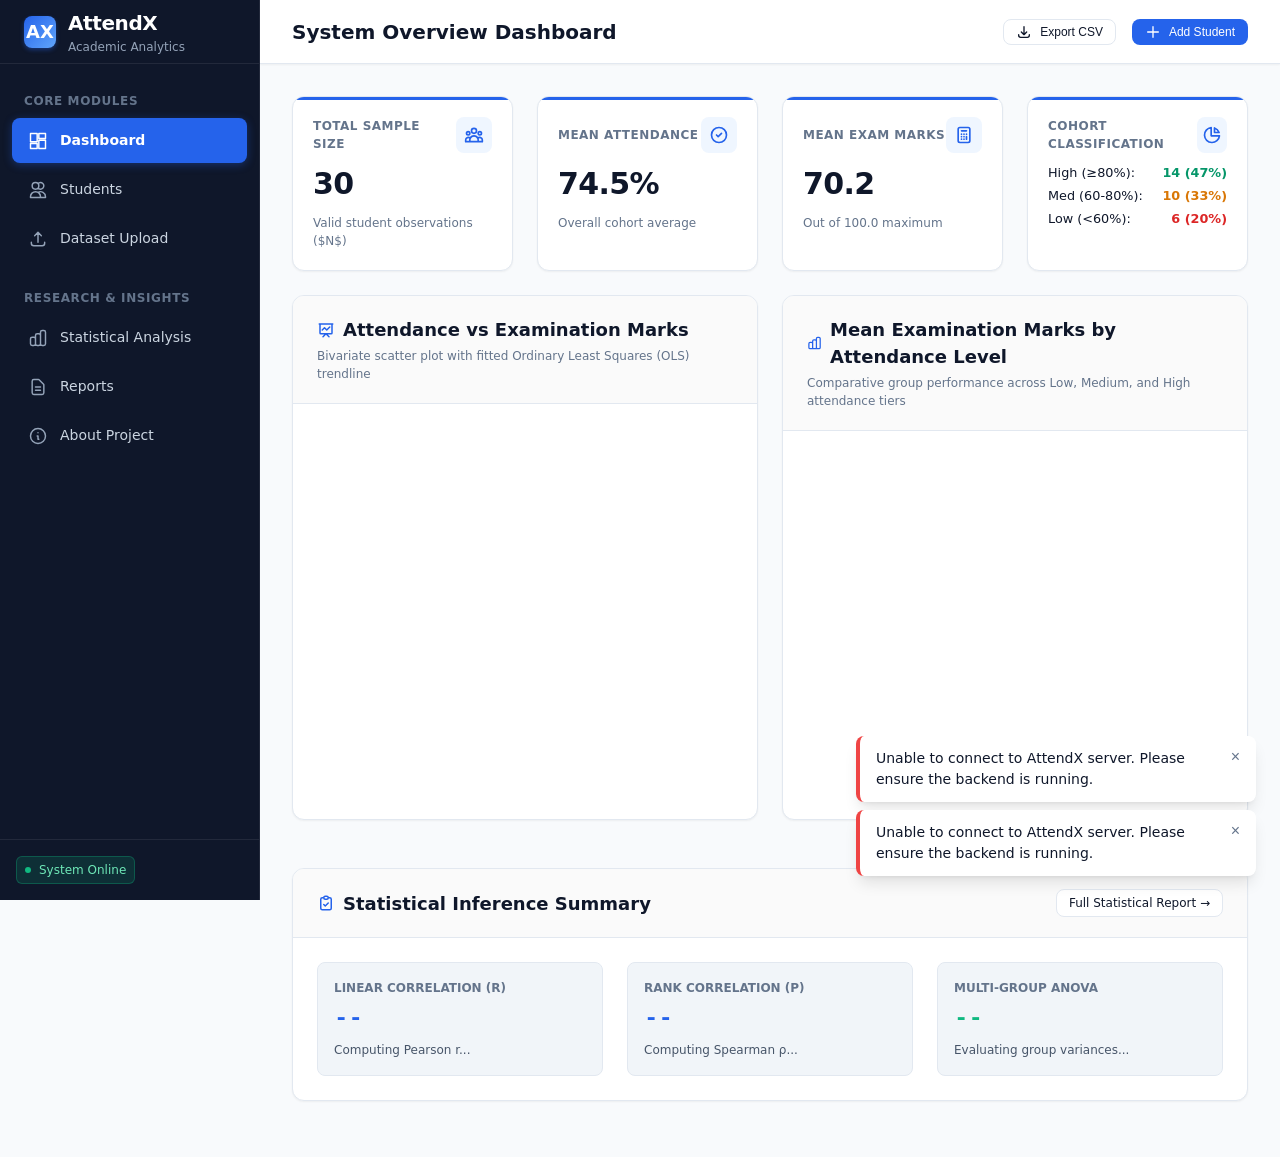
==== commit 0c7cdb0a: "Phase 5 Completed" ====
--- a/templates/index.html
+++ b/templates/index.html
@@ -92,9 +92,9 @@
     </nav>
 
     <div class="sidebar-footer">
-      <div class="badge-mode">
-        <span class="status-dot"></span>
-        <span>UI Dev Mode (Phase 2)</span>
+      <div class="badge-mode" style="background-color: rgba(16, 185, 129, 0.15); border-color: rgba(16, 185, 129, 0.3); color: #6ee7b7;">
+        <span class="status-dot" style="background-color: #10b981;"></span>
+        <span>System Online</span>
       </div>
     </div>
   </aside>
@@ -135,15 +135,8 @@
            ===================================================================== -->
       <section id="section-dashboard" class="tab-section active">
         
-        <!-- Preview Mode Banner -->
-        <div class="preview-banner">
-          <div class="preview-banner-text">
-            <svg style="width:20px; height:20px; color:#b45309;" fill="none" viewBox="0 0 24 24" stroke="currentColor">
-              <path stroke-linecap="round" stroke-linejoin="round" stroke-width="2" d="M13 16h-1v-4h-1m1-4h.01M21 12a9 9 0 11-18 0 9 9 0 0118 0z"/>
-            </svg>
-            <span><strong>Phase 2 Frontend Preview:</strong> Displaying interactive interface with temporary sample records. Real statistical calculations will be computed directly by SciPy/Pandas from the SQLite database in Phase 5.</span>
-          </div>
-        </div>
+        <!-- Live System Status Notice -->
+        <div id="dashboard-alert-container"></div>
 
         <!-- Metric Stat Cards -->
         <div class="grid-4" style="margin-bottom: var(--spacing-6);">
@@ -256,19 +249,19 @@
           <div class="card-body">
             <div class="grid-3">
               <div class="stat-highlight-box">
-                <span class="stat-highlight-title">Linear Correlation ($r$)</span>
-                <span class="stat-highlight-val" style="color:var(--color-primary);">+0.982</span>
-                <span class="stat-highlight-sub">Strong positive linear association ($p &lt; 0.001$)</span>
+                <span class="stat-highlight-title">Linear Correlation (r)</span>
+                <span id="dash-summary-r" class="stat-highlight-val" style="color:var(--color-primary);">--</span>
+                <span id="dash-summary-r-sub" class="stat-highlight-sub">Computing Pearson r...</span>
               </div>
               <div class="stat-highlight-box">
-                <span class="stat-highlight-title">Rank Correlation ($\rho$)</span>
-                <span class="stat-highlight-val" style="color:var(--color-primary);">+0.979</span>
-                <span class="stat-highlight-sub">Consistent monotonic increase ($p &lt; 0.001$)</span>
+                <span class="stat-highlight-title">Rank Correlation (&rho;)</span>
+                <span id="dash-summary-rho" class="stat-highlight-val" style="color:var(--color-primary);">--</span>
+                <span id="dash-summary-rho-sub" class="stat-highlight-sub">Computing Spearman &rho;...</span>
               </div>
               <div class="stat-highlight-box">
-                <span class="stat-highlight-title">One-Way ANOVA</span>
-                <span class="stat-highlight-val" style="color:var(--status-success);">Significant ($p &lt; 0.05$)</span>
-                <span class="stat-highlight-sub">Differences across tiers are statistically significant</span>
+                <span class="stat-highlight-title">Multi-Group ANOVA</span>
+                <span id="dash-summary-anova" class="stat-highlight-val" style="color:var(--status-success);">--</span>
+                <span id="dash-summary-anova-sub" class="stat-highlight-sub">Evaluating group variances...</span>
               </div>
             </div>
           </div>
@@ -481,8 +474,12 @@
         
         <!-- Research Hypotheses Banner -->
         <div class="card">
-          <div class="card-header">
+          <div class="card-header" style="display:flex; justify-content:space-between; align-items:center;">
             <h3 class="card-title">Research Hypotheses Formulation</h3>
+            <button id="btn-recalculate-analysis" class="btn btn-secondary btn-sm" onclick="App.loadStatisticalAnalysis()" title="Recalculate statistical testing from database">
+              <svg style="width:14px; height:14px; margin-right:4px; vertical-align:text-bottom;" fill="none" viewBox="0 0 24 24" stroke="currentColor"><path stroke-linecap="round" stroke-linejoin="round" stroke-width="2" d="M4 4v5h.582m15.356 2A8.001 8.001 0 004.582 9m0 0H9m11 11v-5h-.581m0 0a8.003 8.003 0 01-15.357-2m15.357 2H15"/></svg>
+              <span>Recalculate Analysis</span>
+            </button>
           </div>
           <div class="card-body">
             <div class="grid-2">
@@ -518,19 +515,19 @@
             <div class="card-body">
               <div class="grid-2" style="margin-bottom:var(--spacing-4);">
                 <div class="stat-highlight-box">
-                  <span class="stat-highlight-title">Correlation ($r$)</span>
-                  <span id="stats-pearson-r" class="stat-highlight-val" style="color:var(--color-primary);">+0.982</span>
-                  <span class="stat-highlight-sub">Strength: Very Strong Positive</span>
+                  <span class="stat-highlight-title">Correlation (r)</span>
+                  <span id="stats-pearson-r" class="stat-highlight-val" style="color:var(--color-primary);">--</span>
+                  <span id="stats-pearson-strength" class="stat-highlight-sub">Awaiting calculation...</span>
                 </div>
                 <div class="stat-highlight-box">
                   <span class="stat-highlight-title">Two-Sided P-Value</span>
-                  <span id="stats-pearson-p" class="stat-highlight-val" style="color:var(--status-success);">p &lt; 0.001</span>
-                  <span class="stat-highlight-sub">Statistically Significant ($\alpha=0.05$)</span>
+                  <span id="stats-pearson-p" class="stat-highlight-val" style="color:var(--status-success);">--</span>
+                  <span id="stats-pearson-sig" class="stat-highlight-sub">Significance (&alpha;=0.05)</span>
                 </div>
               </div>
               <div style="font-size:var(--font-size-xs); color:var(--text-secondary); background:var(--bg-surface-alt); padding:var(--spacing-3); border-radius:var(--radius-md);">
-                <div><strong>95% Confidence Interval:</strong> <span id="stats-pearson-ci">[+0.962, +0.991]</span></div>
-                <div style="margin-top:4px;"><strong>Interpretation:</strong> Evaluates linear association between attendance percentage and exam marks. Because $p < 0.05$, we reject $H_0$.</div>
+                <div><strong>95% Confidence Interval:</strong> <span id="stats-pearson-ci">[--, --]</span></div>
+                <div style="margin-top:4px;"><strong>Interpretation:</strong> <span id="stats-pearson-interp">Evaluates linear association between attendance percentage and exam marks.</span></div>
               </div>
             </div>
           </div>
@@ -543,13 +540,13 @@
             <div class="card-body">
               <div class="grid-2" style="margin-bottom:var(--spacing-4);">
                 <div class="stat-highlight-box">
-                  <span class="stat-highlight-title">Rank Correlation ($\rho$)</span>
-                  <span class="stat-highlight-val" style="color:var(--color-primary);">+0.979</span>
+                  <span class="stat-highlight-title">Rank Correlation (&rho;)</span>
+                  <span id="stats-spearman-rho" class="stat-highlight-val" style="color:var(--color-primary);">--</span>
                   <span class="stat-highlight-sub">Monotonic Relationship</span>
                 </div>
                 <div class="stat-highlight-box">
                   <span class="stat-highlight-title">P-Value</span>
-                  <span class="stat-highlight-val" style="color:var(--status-success);">p &lt; 0.001</span>
+                  <span id="stats-spearman-p" class="stat-highlight-val" style="color:var(--status-success);">--</span>
                   <span class="stat-highlight-sub">Statistically Significant</span>
                 </div>
               </div>
@@ -588,6 +585,65 @@
                 </tbody>
               </table>
             </div>
+          </div>
+        </div>
+
+        <!-- ANOVA & Post-Hoc Analysis Results -->
+        <div class="card">
+          <div class="card-header">
+            <div>
+              <h3 class="card-title">Multi-Group Variance &amp; Post-Hoc Comparisons</h3>
+              <p class="card-description">Hypothesis 2: Evaluation of differences in examination marks across attendance tiers</p>
+            </div>
+            <span id="anova-test-badge" class="badge badge-primary">One-Way ANOVA</span>
+          </div>
+          <div class="card-body">
+            <div class="grid-2" style="margin-bottom:var(--spacing-5);">
+              
+              <!-- ANOVA Test Summary Box -->
+              <div class="stat-highlight-box">
+                <span class="stat-highlight-title" id="anova-method-title">Omnibus Hypothesis Test</span>
+                <div style="display:flex; align-items:baseline; gap:0.5rem; margin-top:4px;">
+                  <span id="anova-f-stat" class="stat-highlight-val">F = --</span>
+                  <span id="anova-df-stat" style="font-size:var(--font-size-xs); color:var(--text-muted);">(df1, df2)</span>
+                </div>
+                <div id="anova-p-val" style="font-size:var(--font-size-sm); font-weight:600; color:var(--status-success); margin-top:2px;">p = --</div>
+                <div id="anova-verdict" class="stat-highlight-sub">Awaiting statistical analysis calculation...</div>
+              </div>
+
+              <!-- Homogeneity of Variance Box -->
+              <div class="stat-highlight-box">
+                <span class="stat-highlight-title">Assumption: Homogeneity of Variance</span>
+                <div style="display:flex; align-items:baseline; gap:0.5rem; margin-top:4px;">
+                  <span id="levene-stat" class="stat-highlight-val" style="font-size:1.25rem;">Levene W = --</span>
+                </div>
+                <div id="levene-p-val" style="font-size:var(--font-size-sm); font-weight:600; color:var(--text-main); margin-top:2px;">p = --</div>
+                <div id="levene-verdict" class="stat-highlight-sub">Assessing variance equality across groups.</div>
+              </div>
+
+            </div>
+
+            <!-- Post-Hoc Comparisons Table -->
+            <div>
+              <h4 style="font-size:var(--font-size-sm); font-weight:600; margin-bottom:var(--spacing-2);">Pairwise Post-Hoc Comparisons (<span id="posthoc-method-name">Tukey HSD</span>)</h4>
+              <div class="table-responsive">
+                <table class="data-table" style="font-size:0.8rem;">
+                  <thead>
+                    <tr>
+                      <th>Pairwise Comparison</th>
+                      <th>Mean Difference</th>
+                      <th>95% Confidence Interval</th>
+                      <th>Adjusted P-Value</th>
+                      <th>Significant (&alpha;=0.05)</th>
+                    </tr>
+                  </thead>
+                  <tbody id="posthoc-table-body">
+                    <!-- Populated dynamically via App.updateStatisticalAnalysis() -->
+                  </tbody>
+                </table>
+              </div>
+            </div>
+
           </div>
         </div>
 
@@ -799,6 +855,7 @@
 
 <!-- Scripts -->
 <script src="/static/js/ui.js"></script>
+<script src="/static/js/api.js"></script>
 <script src="/static/js/charts.js"></script>
 <script src="/static/js/app.js"></script>
 
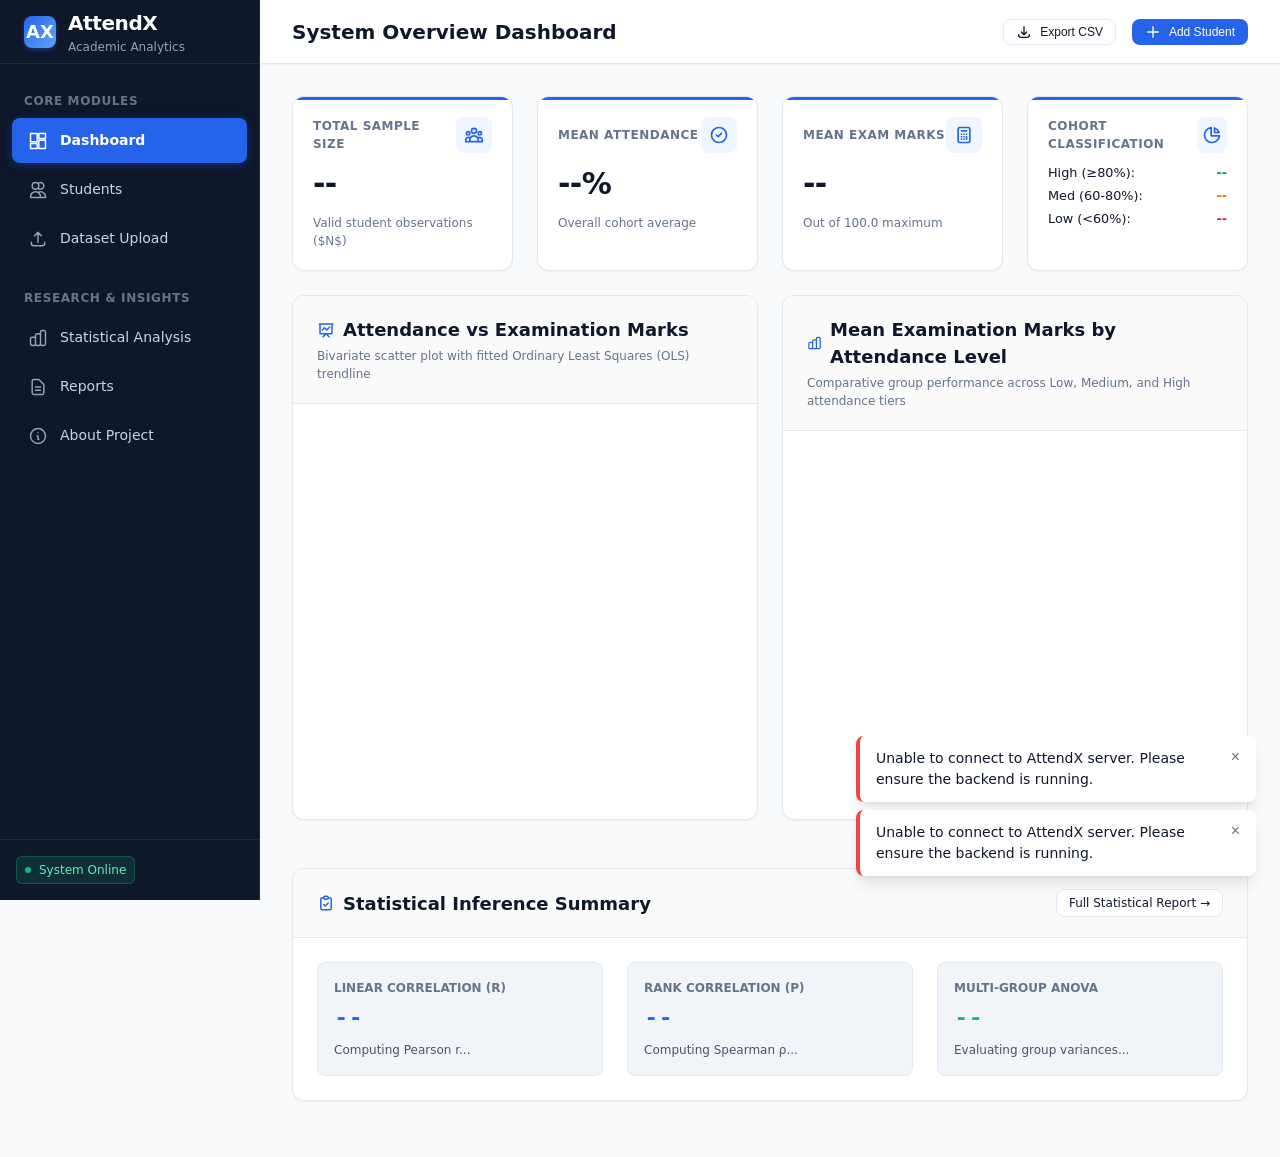
==== commit bfa8050b: "Phase 5 completed" ====
--- a/templates/index.html
+++ b/templates/index.html
@@ -148,7 +148,7 @@
                 <svg style="width:20px; height:20px;" fill="none" viewBox="0 0 24 24" stroke="currentColor"><path stroke-linecap="round" stroke-linejoin="round" stroke-width="2" d="M17 20h5v-2a3 3 0 00-5.356-1.857M17 20H7m10 0v-2c0-.656-.126-1.283-.356-1.857M7 20H2v-2a3 3 0 015.356-1.857M7 20v-2c0-.656.126-1.283.356-1.857m0 0a5.002 5.002 0 019.288 0M15 7a3 3 0 11-6 0 3 3 0 016 0zm6 3a2 2 0 11-4 0 2 2 0 014 0zM7 10a2 2 0 11-4 0 2 2 0 014 0z"/></svg>
               </div>
             </div>
-            <div id="stat-total-students" class="stat-card-value">30</div>
+            <div id="stat-total-students" class="stat-card-value">--</div>
             <div class="stat-card-meta"><span>Valid student observations ($N$)</span></div>
           </div>
 
@@ -159,7 +159,7 @@
                 <svg style="width:20px; height:20px;" fill="none" viewBox="0 0 24 24" stroke="currentColor"><path stroke-linecap="round" stroke-linejoin="round" stroke-width="2" d="M9 12l2 2 4-4m6 2a9 9 0 11-18 0 9 9 0 0118 0z"/></svg>
               </div>
             </div>
-            <div id="stat-avg-attendance" class="stat-card-value">74.5%</div>
+            <div id="stat-avg-attendance" class="stat-card-value">--%</div>
             <div class="stat-card-meta"><span>Overall cohort average</span></div>
           </div>
 
@@ -170,7 +170,7 @@
                 <svg style="width:20px; height:20px;" fill="none" viewBox="0 0 24 24" stroke="currentColor"><path stroke-linecap="round" stroke-linejoin="round" stroke-width="2" d="M9 7h6m0 10v-3m-3 3h.01M9 17h.01M9 14h.01M12 14h.01M15 11h.01M12 11h.01M9 11h.01M7 21h10a2 2 0 002-2V5a2 2 0 00-2-2H7a2 2 0 00-2 2v14a2 2 0 002 2z"/></svg>
               </div>
             </div>
-            <div id="stat-avg-marks" class="stat-card-value">70.2</div>
+            <div id="stat-avg-marks" class="stat-card-value">--</div>
             <div class="stat-card-meta"><span>Out of 100.0 maximum</span></div>
           </div>
 
@@ -183,13 +183,13 @@
             </div>
             <div style="display:flex; flex-direction:column; gap:4px; margin-top:2px;">
               <div style="font-size:0.8rem; display:flex; justify-content:space-between;">
-                <span>High (≥80%):</span> <strong id="stat-group-high" style="color:var(--group-high);">14 (47%)</strong>
+                <span>High (≥80%):</span> <strong id="stat-group-high" style="color:var(--group-high);">--</strong>
               </div>
               <div style="font-size:0.8rem; display:flex; justify-content:space-between;">
-                <span>Med (60-80%):</span> <strong id="stat-group-medium" style="color:var(--group-med);">10 (33%)</strong>
+                <span>Med (60-80%):</span> <strong id="stat-group-medium" style="color:var(--group-med);">--</strong>
               </div>
               <div style="font-size:0.8rem; display:flex; justify-content:space-between;">
-                <span>Low (&lt;60%):</span> <strong id="stat-group-low" style="color:var(--group-low);">6 (20%)</strong>
+                <span>Low (&lt;60%):</span> <strong id="stat-group-low" style="color:var(--group-low);">--</strong>
               </div>
             </div>
           </div>
@@ -282,7 +282,7 @@
               <p class="card-description">View, search, filter, add, edit, or delete individual academic student observations.</p>
             </div>
             <div style="display:flex; align-items:center; gap:0.75rem;">
-              <span id="students-count-badge" class="badge badge-primary">30 Records</span>
+              <span id="students-count-badge" class="badge badge-primary">-- Records</span>
               <button class="btn btn-primary btn-sm" onclick="App.openAddStudentModal()">+ Add Student</button>
             </div>
           </div>
@@ -337,7 +337,7 @@
 
             <!-- Pagination Toolbar -->
             <div style="display:flex; align-items:center; justify-content:space-between; margin-top:1.25rem;">
-              <span id="pagination-info" style="font-size:var(--font-size-xs); color:var(--text-muted);">Page 1 of 4</span>
+              <span id="pagination-info" style="font-size:var(--font-size-xs); color:var(--text-muted);">Loading records...</span>
               <div style="display:flex; gap:0.5rem;">
                 <button id="prev-page-btn" class="btn btn-secondary btn-sm" disabled>&larr; Previous</button>
                 <button id="next-page-btn" class="btn btn-secondary btn-sm">Next &rarr;</button>
